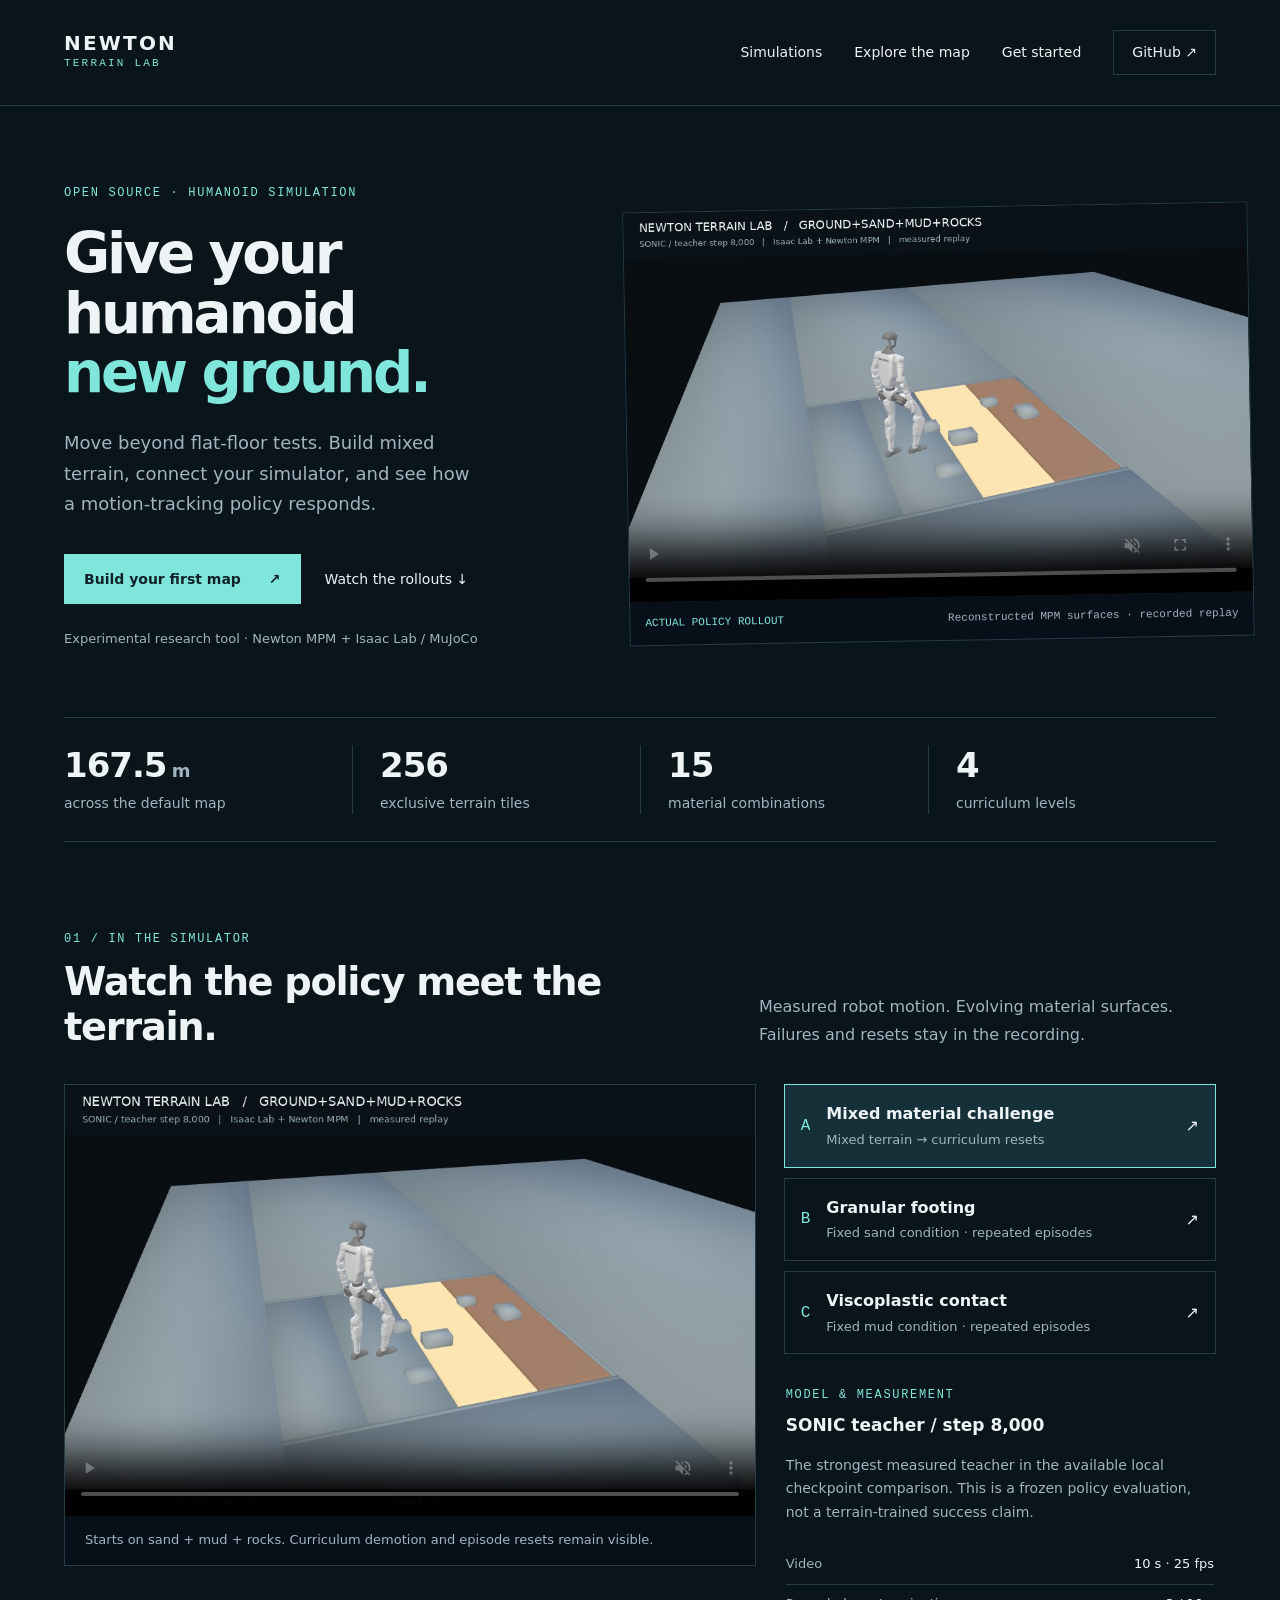
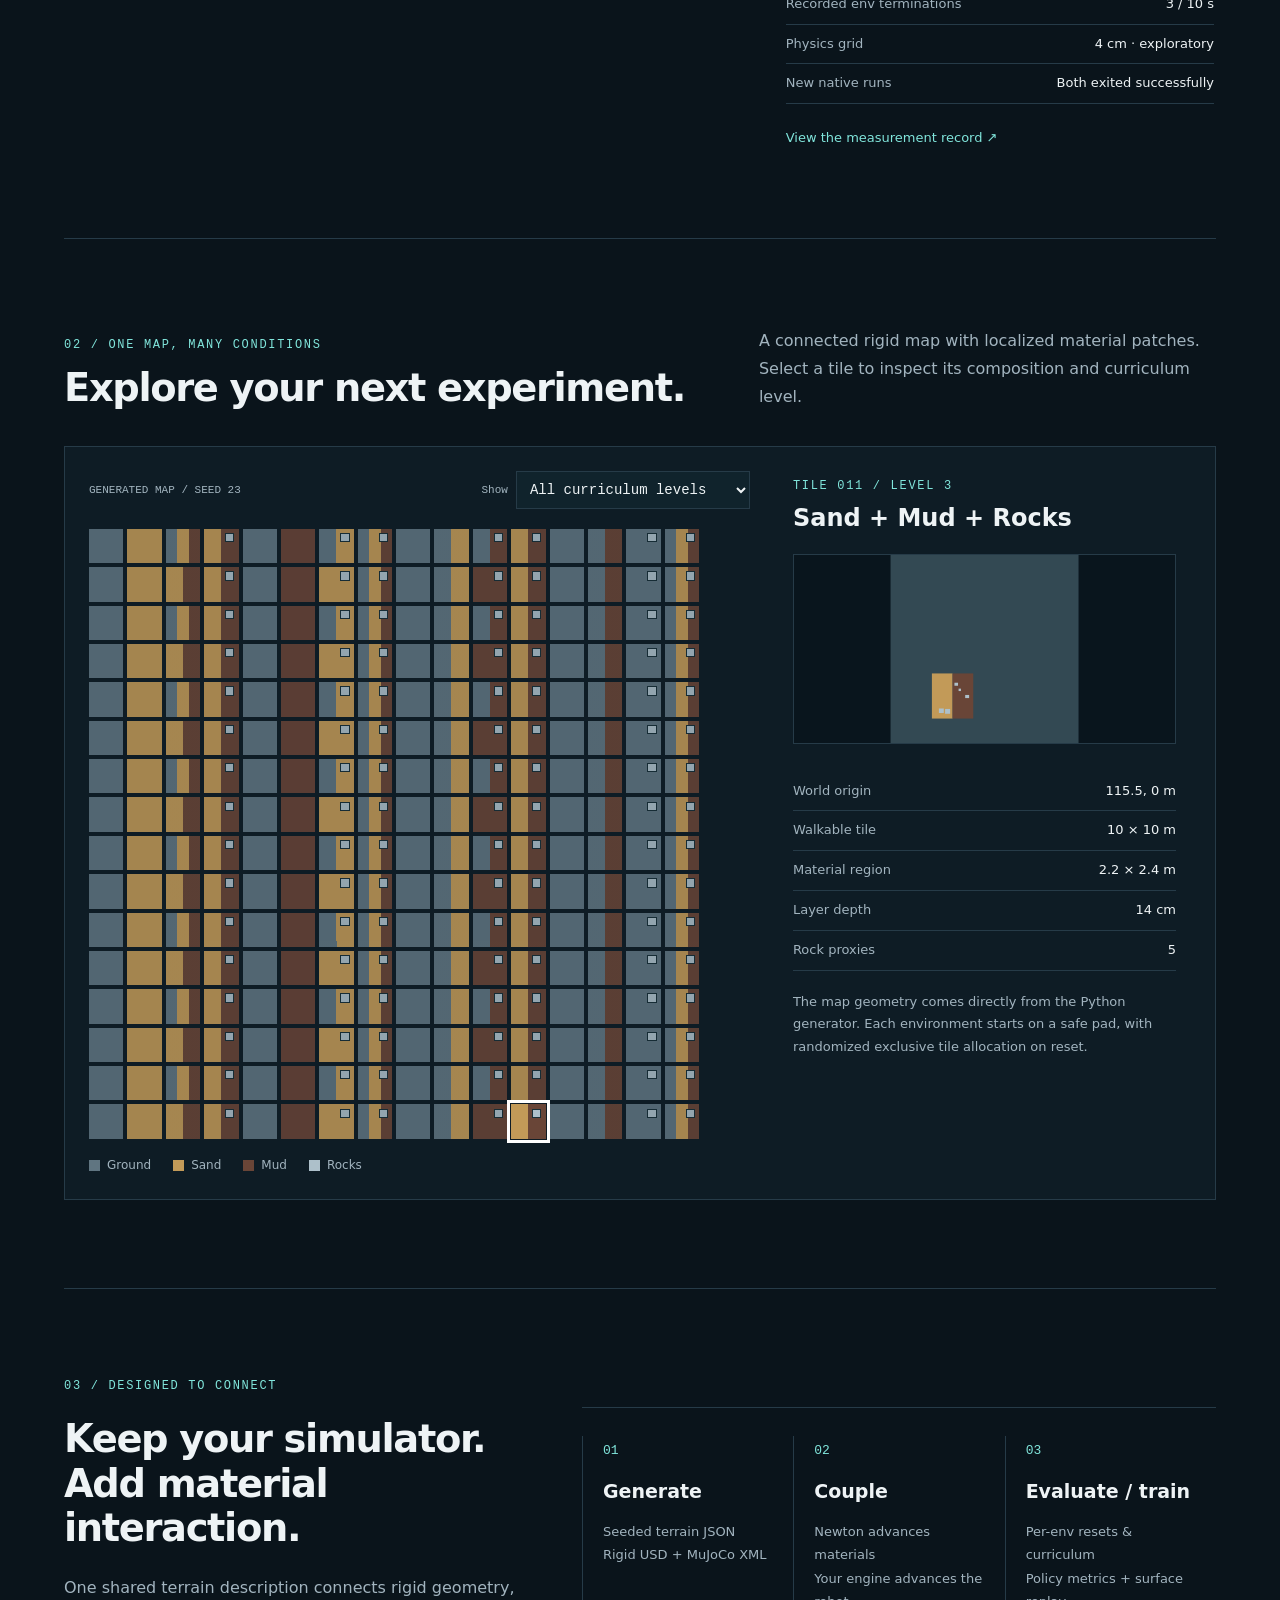
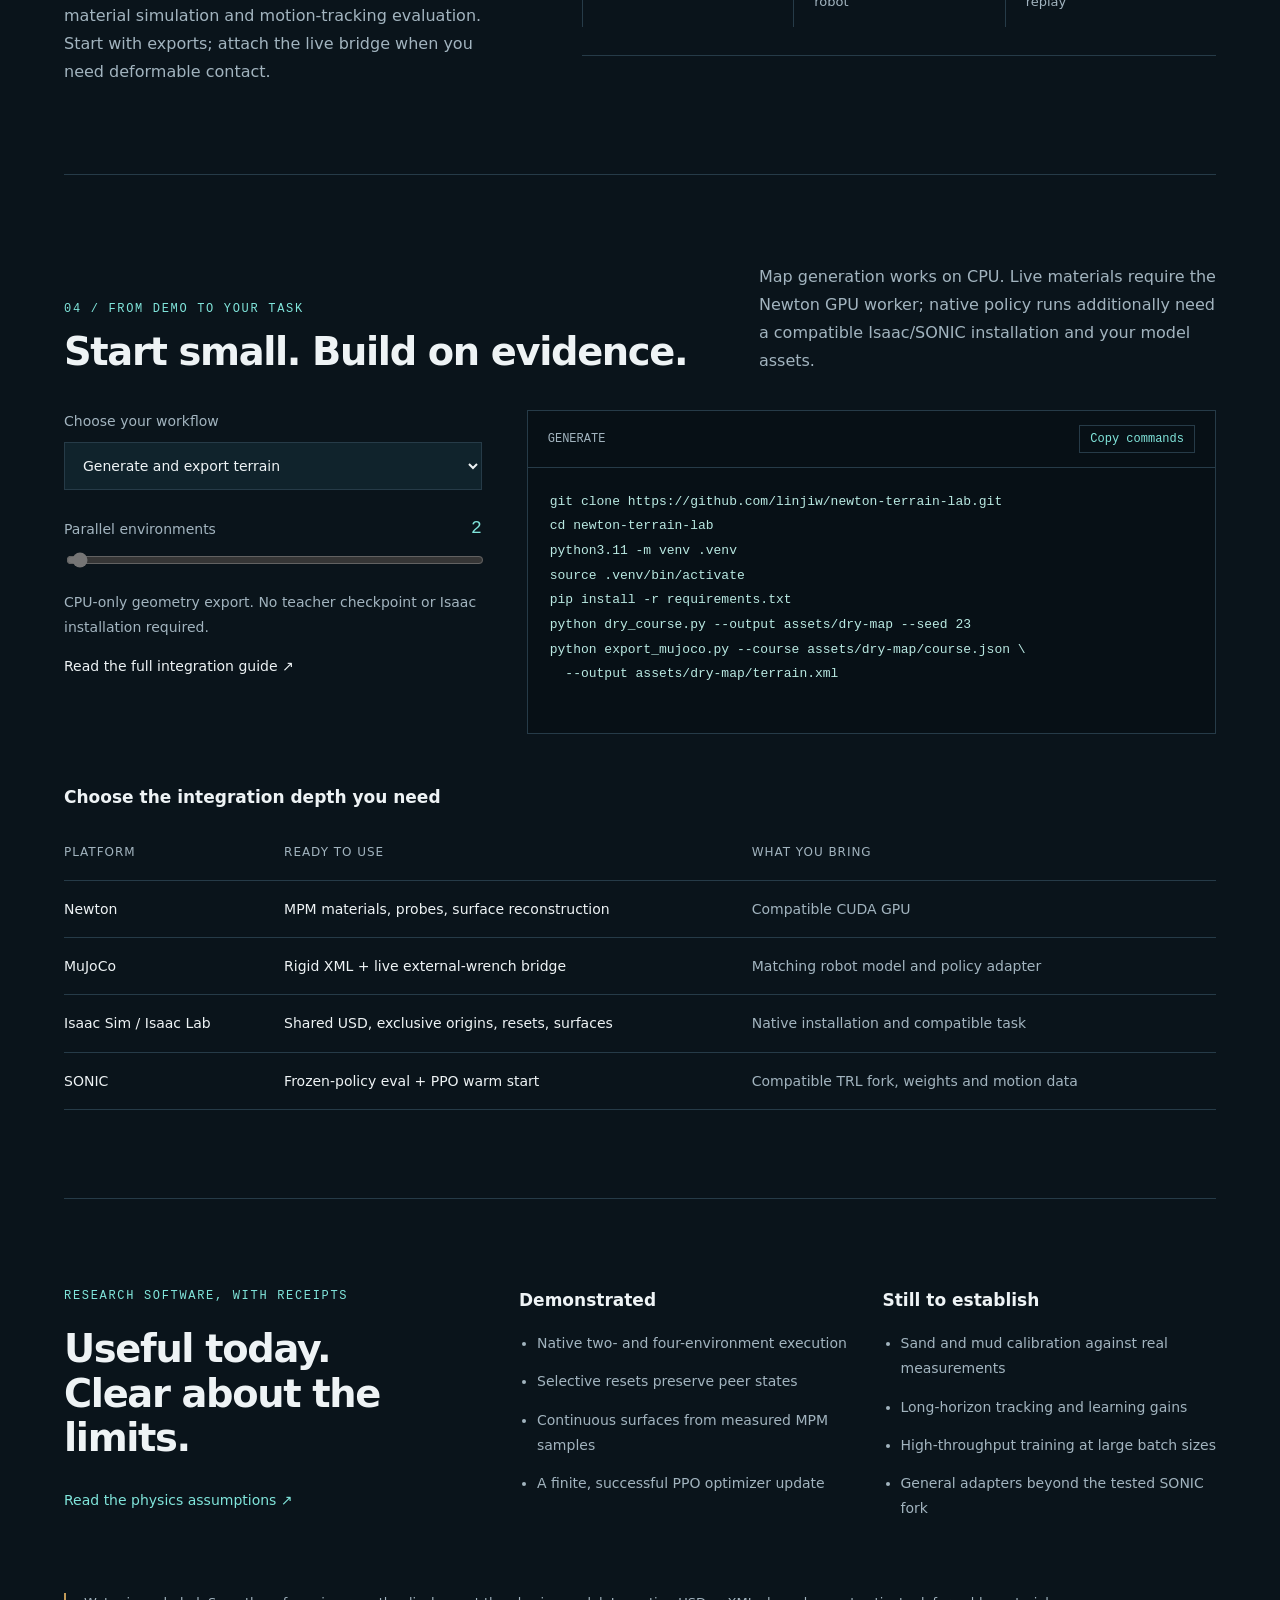
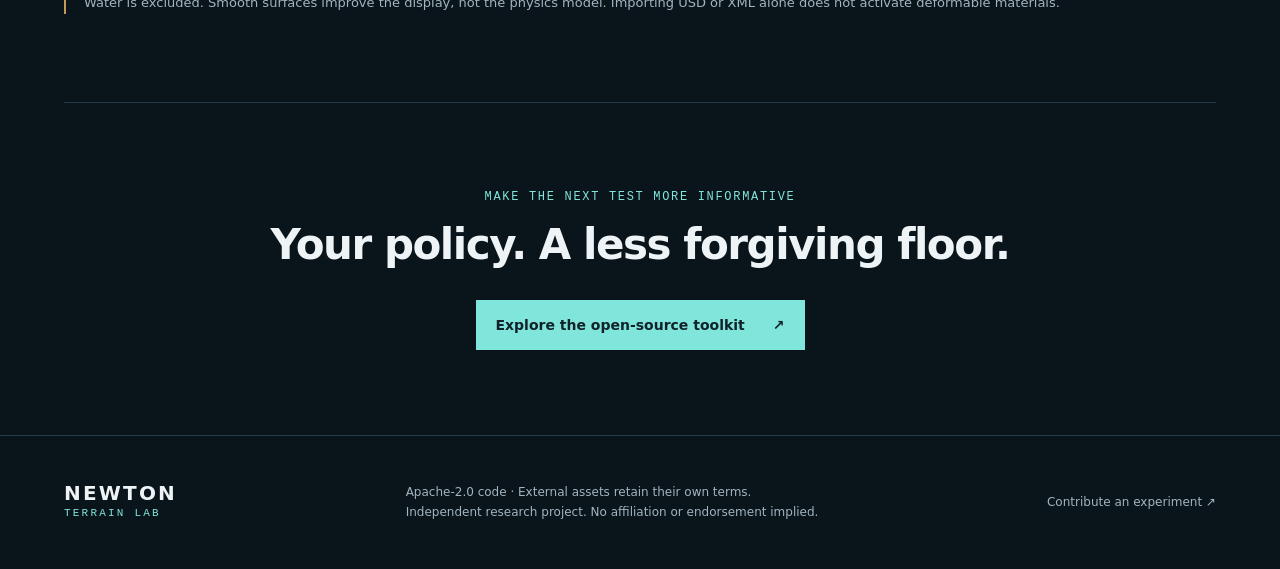
==== site/index.html @ 59916b43 "Add native rollout recording and interactive GitHub Pages showcase" ====
<!doctype html>
<html lang="en">
<head>
<meta charset="utf-8"><meta name="viewport" content="width=device-width,initial-scale=1">
<title>Newton Terrain Lab — Give your humanoid new ground</title>
<meta name="description" content="An open-source terrain testbed for humanoid robotics. Generate mixed sand, mud and rock maps, couple Newton MPM to Isaac Lab or MuJoCo, and evaluate SONIC motion tracking.">
<meta name="theme-color" content="#0a141b"><link rel="stylesheet" href="style.css"><script src="app.js" defer></script>
<link rel="icon" href="favicon.svg" type="image/svg+xml">
</head>
<body>
<a class="skip" href="#main">Skip to content</a>
<header><a class="wordmark" href="#">NEWTON<span>TERRAIN LAB</span></a><nav aria-label="Main navigation"><a href="#simulations">Simulations</a><a href="#terrain">Explore the map</a><a href="#start">Get started</a><a class="repo" href="https://github.com/linjiw/newton-terrain-lab">GitHub ↗</a></nav></header>
<main id="main">
<section class="hero">
<div class="hero-copy"><p class="eyebrow">OPEN SOURCE · HUMANOID SIMULATION</p><h1>Give your humanoid<br><em>new ground.</em></h1><p class="intro">Move beyond flat-floor tests. Build mixed terrain, connect your simulator, and see how a motion-tracking policy responds.</p><div class="actions"><a class="button primary" href="#start">Build your first map <span>↗</span></a><a class="text-link" href="#simulations">Watch the rollouts ↓</a></div><p class="scope">Experimental research tool · Newton MPM + Isaac Lab / MuJoCo</p></div>
<div class="hero-visual"><video id="hero-video" controls muted loop playsinline preload="metadata" poster="media/mixed-poster.jpg" aria-label="Recorded SONIC humanoid policy in mixed sand, mud and rock terrain"><source src="media/mixed.mp4" type="video/mp4"></video><div class="visual-caption"><span>ACTUAL POLICY ROLLOUT</span><span>Reconstructed MPM surfaces · recorded replay</span></div></div>
</section>
<div class="facts" aria-label="Default map specifications"><div><strong>167.5<span> m</span></strong><p>across the default map</p></div><div><strong>256</strong><p>exclusive terrain tiles</p></div><div><strong>15</strong><p>material combinations</p></div><div><strong>4</strong><p>curriculum levels</p></div></div>
<section id="simulations" class="section">
<div class="section-heading"><div><p class="eyebrow">01 / IN THE SIMULATOR</p><h2>Watch the policy meet the terrain.</h2></div><p>Measured robot motion. Evolving material surfaces. Failures and resets stay in the recording.</p></div>
<div class="cinema"><div class="video-pane"><video id="case-video" controls playsinline muted loop preload="metadata" poster="media/mixed-poster.jpg" aria-label="Selected terrain evaluation video"><source src="media/mixed.mp4" type="video/mp4"></video><p id="video-caption">Starts on sand + mud + rocks. Curriculum demotion and episode resets remain visible.</p></div><div class="case-list" role="group" aria-label="Select simulation"><button class="case active" data-case="mixed" aria-pressed="true"><span class="case-number">A</span><span><strong>Mixed material challenge</strong><small>Mixed terrain → curriculum resets</small></span><span class="case-play">↗</span></button><button class="case" data-case="sand" aria-pressed="false"><span class="case-number">B</span><span><strong>Granular footing</strong><small>Fixed sand condition · repeated episodes</small></span><span class="case-play">↗</span></button><button class="case" data-case="mud" aria-pressed="false"><span class="case-number">C</span><span><strong>Viscoplastic contact</strong><small>Fixed mud condition · repeated episodes</small></span><span class="case-play">↗</span></button><div class="run-info"><p class="eyebrow">MODEL & MEASUREMENT</p><h3>SONIC teacher / step 8,000</h3><p>The strongest measured teacher in the available local checkpoint comparison. This is a frozen policy evaluation, not a terrain-trained success claim.</p><dl><div><dt>Video</dt><dd id="video-length">10 s · 25 fps</dd></div><div><dt>Recorded env terminations</dt><dd id="clip-dones">See record</dd></div><div><dt>Physics grid</dt><dd>4 cm · exploratory</dd></div><div><dt>New native runs</dt><dd id="run-status">Receipts loading…</dd></div></dl><a href="evidence.json">View the measurement record ↗</a></div></div></div>
</section>
<section id="terrain" class="section terrain-section">
<div class="section-heading"><div><p class="eyebrow">02 / ONE MAP, MANY CONDITIONS</p><h2>Explore your next experiment.</h2></div><p>A connected rigid map with localized material patches. Select a tile to inspect its composition and curriculum level.</p></div>
<div class="terrain-explorer"><div class="map-pane"><div class="map-toolbar"><span>GENERATED MAP / SEED 23</span><label>Show <select id="level-filter"><option value="all">All curriculum levels</option><option value="0">Level 0 · ground</option><option value="1">Level 1 · sand / mud</option><option value="2">Level 2 · pairs / rocks</option><option value="3">Level 3 · full mixtures</option></select></label></div><div id="map-grid" class="map-grid" role="group" aria-label="256 selectable terrain tiles"><p>Loading the generated map…</p></div><div class="legend"><span><i class="ground"></i>Ground</span><span><i class="sand"></i>Sand</span><span><i class="mud"></i>Mud</span><span><i class="rocks"></i>Rocks</span></div></div><aside class="tile-details"><p class="eyebrow" id="tile-id">TILE 011 / LEVEL 3</p><h3 id="tile-name">Sand + mud + rocks</h3><svg id="tile-plan" viewBox="-2 -2 10 10" role="img" aria-label="Selected tile plan"></svg><dl><div><dt>World origin</dt><dd id="tile-origin">—</dd></div><div><dt>Walkable tile</dt><dd>10 × 10 m</dd></div><div><dt>Material region</dt><dd>2.2 × 2.4 m</dd></div><div><dt>Layer depth</dt><dd>14 cm</dd></div><div><dt>Rock proxies</dt><dd id="tile-rocks">—</dd></div></dl><p class="fine">The map geometry comes directly from the Python generator. Each environment starts on a safe pad, with randomized exclusive tile allocation on reset.</p></aside></div>
</section>
<section class="section architecture">
<div><p class="eyebrow">03 / DESIGNED TO CONNECT</p><h2>Keep your simulator.<br>Add material interaction.</h2><p>One shared terrain description connects rigid geometry, material simulation and motion-tracking evaluation. Start with exports; attach the live bridge when you need deformable contact.</p></div>
<div class="pipeline"><div><span>01</span><h3>Generate</h3><p>Seeded terrain JSON<br>Rigid USD + MuJoCo XML</p></div><div><span>02</span><h3>Couple</h3><p>Newton advances materials<br>Your engine advances the robot</p></div><div><span>03</span><h3>Evaluate / train</h3><p>Per-env resets & curriculum<br>Policy metrics + surface replay</p></div></div>
</section>
<section id="start" class="section start-section">
<div class="section-heading"><div><p class="eyebrow">04 / FROM DEMO TO YOUR TASK</p><h2>Start small. Build on evidence.</h2></div><p>Map generation works on CPU. Live materials require the Newton GPU worker; native policy runs additionally need a compatible Isaac/SONIC installation and your model assets.</p></div>
<div class="start-grid"><div class="setup-controls"><label for="workflow">Choose your workflow</label><select id="workflow"><option value="generate">Generate and export terrain</option><option value="evaluate">Evaluate a SONIC policy</option><option value="train">Prepare a curriculum run</option><option value="render">Record and render a rollout</option></select><label for="env-count">Parallel environments <output id="env-output" for="env-count">2</output></label><input id="env-count" type="range" min="1" max="64" value="2"><p id="workflow-note">CPU-only geometry export. No teacher checkpoint or Isaac installation required.</p><a class="text-link" href="https://github.com/linjiw/newton-terrain-lab/blob/main/docs/integration.md">Read the full integration guide ↗</a></div><div class="terminal"><div><span id="command-title">GENERATE / EXPORT</span><button id="copy-command" type="button">Copy commands</button></div><pre><code id="commands"></code></pre><p id="copy-status" role="status" aria-live="polite"></p></div></div>
<div class="support-table"><table><caption>Choose the integration depth you need</caption><thead><tr><th>Platform</th><th>Ready to use</th><th>What you bring</th></tr></thead><tbody><tr><td>Newton</td><td>MPM materials, probes, surface reconstruction</td><td>Compatible CUDA GPU</td></tr><tr><td>MuJoCo</td><td>Rigid XML + live external-wrench bridge</td><td>Matching robot model and policy adapter</td></tr><tr><td>Isaac Sim / Isaac Lab</td><td>Shared USD, exclusive origins, resets, surfaces</td><td>Native installation and compatible task</td></tr><tr><td>SONIC</td><td>Frozen-policy eval + PPO warm start</td><td>Compatible TRL fork, weights and motion data</td></tr></tbody></table></div>
</section>
<section class="section evidence"><div><p class="eyebrow">RESEARCH SOFTWARE, WITH RECEIPTS</p><h2>Useful today.<br>Clear about the limits.</h2><a class="text-link" href="https://github.com/linjiw/newton-terrain-lab/blob/main/docs/physics.md">Read the physics assumptions ↗</a></div><div class="evidence-columns"><div><h3>Demonstrated</h3><ul><li>Native two- and four-environment execution</li><li>Selective resets preserve peer states</li><li>Continuous surfaces from measured MPM samples</li><li>A finite, successful PPO optimizer update</li></ul></div><div><h3>Still to establish</h3><ul><li>Sand and mud calibration against real measurements</li><li>Long-horizon tracking and learning gains</li><li>High-throughput training at large batch sizes</li><li>General adapters beyond the tested SONIC fork</li></ul></div></div><p class="evidence-note">Water is excluded. Smooth surfaces improve the display, not the physics model. Importing USD or XML alone does not activate deformable materials.</p></section>
<section class="closing"><p class="eyebrow">MAKE THE NEXT TEST MORE INFORMATIVE</p><h2>Your policy. A less forgiving floor.</h2><a class="button primary" href="https://github.com/linjiw/newton-terrain-lab">Explore the open-source toolkit <span>↗</span></a></section>
</main>
<footer><a class="wordmark" href="#">NEWTON<span>TERRAIN LAB</span></a><p>Apache-2.0 code · External assets retain their own terms.<br>Independent research project. No affiliation or endorsement implied.</p><a href="https://github.com/linjiw/newton-terrain-lab/issues">Contribute an experiment ↗</a></footer>
</body></html>
---- site/style.css ----
:root{color-scheme:dark;--bg:#0a141b;--panel:#101f29;--line:#263b48;--muted:#a2b4bf;--text:#eef3f5;--accent:#80e5db;--sand:#c29a58;--mud:#694537;--ground:#607581;--rock:#adc0ca}*{box-sizing:border-box}html{scroll-behavior:smooth;scroll-padding-top:30px}body{margin:0;background:var(--bg);color:var(--text);font:16px/1.6 system-ui,-apple-system,BlinkMacSystemFont,"Segoe UI",sans-serif}a{color:inherit;text-decoration:none}a:hover{text-decoration:underline;text-underline-offset:5px}button,input,select{font:inherit}button,a,select,input{touch-action:manipulation}button,select{cursor:pointer}:focus-visible{outline:3px solid var(--accent);outline-offset:5px}header,main,footer{max-width:1440px;margin:auto;padding-inline:64px}header{display:flex;justify-content:space-between;align-items:center;min-height:106px;border-bottom:1px solid var(--line);gap:25px}.wordmark{font-size:20px;font-weight:850;letter-spacing:.11em;line-height:1.1}.wordmark span{display:block;font:11px/1.8 ui-monospace,monospace;letter-spacing:.2em;color:var(--accent)}nav{display:flex;gap:32px;font-size:14px;align-items:center}nav .repo{border:1px solid var(--line);padding:10px 18px}.skip{position:fixed;left:12px;top:-100px;background:var(--accent);color:var(--bg);padding:12px;z-index:10}.skip:focus{top:12px}.hero{padding:78px 0 54px;display:grid;grid-template-columns:1fr 1.12fr;gap:35px;align-items:center}.eyebrow{font:12px/1.5 ui-monospace,SFMono-Regular,monospace;letter-spacing:.14em;color:var(--accent);margin:0 0 22px}h1{font-size:clamp(42px,4.4vw,66px);line-height:1.06;letter-spacing:-.055em;margin:0 0 25px;font-weight:750}h1 em{font-style:normal;color:var(--accent)}.intro{max-width:420px;color:var(--muted);font-size:18px;line-height:1.7}.actions{display:flex;align-items:center;gap:24px;margin-top:34px;flex-wrap:wrap}.button{padding:14px 20px;display:inline-flex;gap:28px;font-weight:650;align-items:center;font-size:14px}.button.primary{background:var(--accent);color:#10232a}.button:hover{background:#acf8ee;text-decoration:none}.text-link{font-size:14px;color:var(--text)}.scope,.fine{color:var(--muted);font-size:13px}.scope{margin-top:25px}.hero-visual{margin-right:-35px;border:1px solid var(--line);background:#071019;transform:rotate(-1deg)}video{display:block;width:100%;background:#0b1720;aspect-ratio:8/5;object-fit:contain}.hero-visual video{aspect-ratio:8/5}.visual-caption{display:flex;flex-wrap:wrap;justify-content:space-between;gap:8px;padding:13px 15px;font:11px/1.5 ui-monospace,monospace;color:var(--muted)}.visual-caption span:first-child{color:var(--accent)}.facts{display:grid;grid-template-columns:repeat(4,1fr);border-block:1px solid var(--line);padding:27px 0}.facts>div{padding-left:27px;border-left:1px solid var(--line)}.facts>div:first-child{padding-left:0;border:0}.facts strong{font-size:34px;line-height:1.2;letter-spacing:-.03em;font-weight:600}.facts strong span{font-size:18px;color:var(--muted)}.facts p{margin:6px 0 0;color:var(--muted);font-size:14px}.section{padding:88px 0;border-bottom:1px solid var(--line)}.section-heading{display:grid;grid-template-columns:1.4fr 1fr;gap:55px;align-items:end;margin-bottom:35px}.section-heading .eyebrow{margin-bottom:12px}h2{font-size:clamp(28px,3vw,42px);line-height:1.16;letter-spacing:-.035em;margin:0;font-weight:620}.section-heading>p,.architecture>div>p:not(.eyebrow){margin:0;color:var(--muted);font-size:16px;line-height:1.75}.cinema{display:grid;grid-template-columns:1.6fr 1fr;gap:28px}.video-pane{background:#071019;align-self:start;border:1px solid var(--line)}.video-pane>p{padding:14px 20px;margin:0;color:var(--muted);font-size:13px}.case{width:100%;border:1px solid var(--line);color:var(--text);background:transparent;display:flex;align-items:center;padding:16px;gap:16px;text-align:left;margin-bottom:10px}.case.active{border-color:var(--accent);background:#163039}.case:hover{background:#142730}.case-number{font:16px ui-monospace,monospace;color:var(--accent)}.case strong{display:block;font-size:16px;font-weight:600}.case small{display:block;font-size:13px;color:var(--muted);margin-top:3px}.case-play{margin-left:auto}.run-info{padding:22px 2px 0}.run-info .eyebrow{margin-bottom:8px}.run-info h3{font-size:17px;margin:0}.run-info p:not(.eyebrow){font-size:14px;color:var(--muted);line-height:1.7}.run-info>a{font-size:13px;color:var(--accent)}dl{margin:20px 0}dl>div{display:flex;justify-content:space-between;border-bottom:1px solid var(--line);padding:9px 0;gap:20px;font-size:13px}dt{color:var(--muted)}dd{margin:0;text-align:right}.terrain-explorer{display:grid;grid-template-columns:1.6fr 1fr;gap:28px;background:#0e1c25;border:1px solid var(--line);padding:24px}.map-toolbar{display:flex;justify-content:space-between;align-items:center;gap:15px;margin-bottom:20px;font:11px ui-monospace,monospace;color:var(--muted)}select{color:var(--text);border:1px solid var(--line);background:#10232c;padding:9px;font-size:14px;border-radius:0;max-width:100%}.map-toolbar label{display:flex;align-items:center;gap:8px}.map-grid{display:grid;grid-template-columns:repeat(16,1fr);gap:4px;aspect-ratio:1;max-width:610px}.map-tile{position:relative;min-width:0;border:0;opacity:.84;aspect-ratio:1;padding:0;transition:opacity .12s,transform .12s}.map-tile:hover{opacity:1;transform:scale(1.16);z-index:1}.map-tile.selected{outline:3px solid #fff;outline-offset:1px;z-index:2;opacity:1}.map-tile.dimmed{opacity:.15}.map-tile.has-rocks:after{content:"";position:absolute;background:var(--rock);width:21%;height:21%;right:12%;top:12%;border:1px solid #183039}.legend{display:flex;gap:22px;margin:17px 0 0;font-size:12px;flex-wrap:wrap;color:var(--muted)}.legend span{display:flex;gap:7px;align-items:center}.legend i{width:11px;height:11px;display:inline-block}.ground{background:var(--ground)}.sand{background:var(--sand)}.mud{background:var(--mud)}.rocks{background:var(--rock)}.tile-details{padding:6px 15px}.tile-details .eyebrow{margin-bottom:8px}.tile-details h3{font-size:24px;line-height:1.3;margin:0;text-transform:capitalize}.tile-details svg{width:100%;max-height:190px;margin:20px 0 0;background:#09151d;border:1px solid var(--line)}.tile-details .fine{font-size:13px;line-height:1.75}.architecture{display:grid;grid-template-columns:1fr 1.4fr;gap:65px;align-items:center}.architecture h2{margin-bottom:23px}.pipeline{display:grid;grid-template-columns:repeat(3,1fr);border-block:1px solid var(--line);padding:28px 0}.pipeline>div{padding:0 20px;border-left:1px solid var(--line)}.pipeline span{font:13px ui-monospace,monospace;color:var(--accent)}.pipeline h3{font-size:19px;font-weight:550;margin:14px 0}.pipeline p{font-size:13px;color:var(--muted);line-height:1.8}.start-grid{display:grid;grid-template-columns:1fr 1.65fr;gap:45px}.setup-controls>label{display:block;font-size:14px;margin:0 0 10px;color:var(--muted)}.setup-controls select{width:100%;padding:14px;margin-bottom:28px}.setup-controls input{width:100%;accent-color:var(--accent)}.setup-controls output{float:right;color:var(--accent);font:18px ui-monospace,monospace}.setup-controls p{font-size:14px;color:var(--muted);line-height:1.75}.terminal{background:#071016;border:1px solid var(--line);min-width:0}.terminal>div{display:flex;justify-content:space-between;align-items:center;padding:14px 20px;border-bottom:1px solid var(--line);font:12px ui-monospace,monospace;color:var(--muted)}.terminal button{background:transparent;border:1px solid var(--line);color:var(--accent);font-size:12px;padding:6px 10px}.terminal pre{margin:0;padding:22px;color:#b9e9e2;font:13px/1.9 ui-monospace,monospace;overflow:auto;white-space:pre-wrap;overflow-wrap:anywhere}.terminal>p{font-size:12px;color:var(--accent);margin:0 22px 12px;min-height:1em}.support-table{overflow:auto;margin-top:50px}table{border-collapse:collapse;width:100%;text-align:left;font-size:14px}caption{text-align:left;margin-bottom:15px;font-size:17px;font-weight:600}th{font-size:12px;font-weight:500;color:var(--muted);text-transform:uppercase;letter-spacing:.08em}td,th{padding:17px 15px 17px 0;border-bottom:1px solid var(--line)}td:nth-child(3){color:var(--muted)}.evidence{display:grid;grid-template-columns:1fr 1.7fr;gap:45px}.evidence .text-link{display:inline-block;margin-top:28px;color:var(--accent)}.evidence-columns{display:grid;grid-template-columns:1fr 1fr;gap:30px}.evidence h3{font-size:17px;font-weight:600;margin-top:0}.evidence ul{padding-left:18px;color:var(--muted);font-size:14px;line-height:1.8}.evidence li{margin-bottom:13px}.evidence-note{grid-column:1/-1;font-size:13px;color:var(--muted);border-left:2px solid var(--sand);padding-left:18px;margin-bottom:0}.closing{padding:85px 0;text-align:center}.closing h2{font-size:42px;margin-bottom:30px}.closing .eyebrow{margin-bottom:15px}footer{border-top:1px solid var(--line);padding-block:35px;display:flex;justify-content:space-between;align-items:center;gap:30px}footer p,footer>a:last-child{font-size:12px;color:var(--muted)}
@media(min-width:1600px){.hero{padding-block:95px}.hero-visual{margin-right:0}}@media(max-width:1000px){header,main,footer{padding-inline:28px}.hero{grid-template-columns:1fr;gap:32px;padding-top:50px}.hero-copy{max-width:650px}.hero-visual{margin:0;transform:none}.hero-visual video{max-height:500px}.hero h1 br{display:none}.intro{max-width:600px}.cinema,.terrain-explorer,.start-grid{grid-template-columns:1fr 1fr}.architecture{grid-template-columns:1fr;gap:35px}.evidence{grid-template-columns:1fr}.section-heading{gap:28px}.map-toolbar{display:block}.map-toolbar label{margin-top:12px}.tile-details{padding:0}.map-grid{gap:3px}.pipeline>div:first-child{border:0}}@media(max-width:700px){header,main,footer{padding-inline:20px}header{min-height:85px;flex-wrap:wrap;padding-block:20px}nav{gap:18px;font-size:12px;flex-wrap:wrap}nav .repo{padding:0;border:0}.wordmark{font-size:18px}h1{font-size:46px}.hero{padding:45px 0 30px}.hero h1 br{display:initial}.hero-copy .eyebrow{font-size:11px}.intro{font-size:16px}.facts{grid-template-columns:1fr 1fr;gap:25px}.facts>div:nth-child(3){padding-left:0;border:0}.facts strong{font-size:30px}.facts p{font-size:12px}.section{padding-block:55px}.section-heading,.cinema,.terrain-explorer,.start-grid{grid-template-columns:1fr}.section-heading{gap:20px}.terrain-explorer{padding:15px}.map-grid{gap:4px}.map-toolbar{display:flex;flex-wrap:wrap}.map-toolbar label{margin:0}.map-tile{min-height:14px}.tile-details{padding-top:15px}.tile-details svg{max-height:230px}.pipeline{grid-template-columns:1fr;padding:0}.pipeline>div{padding:18px 0;border-left:0;border-top:1px solid var(--line);display:grid;grid-template-columns:35px 1fr;align-items:start}.pipeline h3{margin:0}.pipeline p{grid-column:2;margin:8px 0}.evidence-columns{grid-template-columns:1fr;gap:15px}.evidence{gap:30px}.closing{padding:55px 0}.closing h2{font-size:32px}footer{align-items:start;flex-direction:column;gap:15px}footer p{margin:0}table{min-width:570px}.video-pane>p{font-size:12px}.visual-caption{font-size:10px}}
@media(prefers-reduced-motion:reduce){html{scroll-behavior:auto}*,*:before,*:after{transition:none!important}}
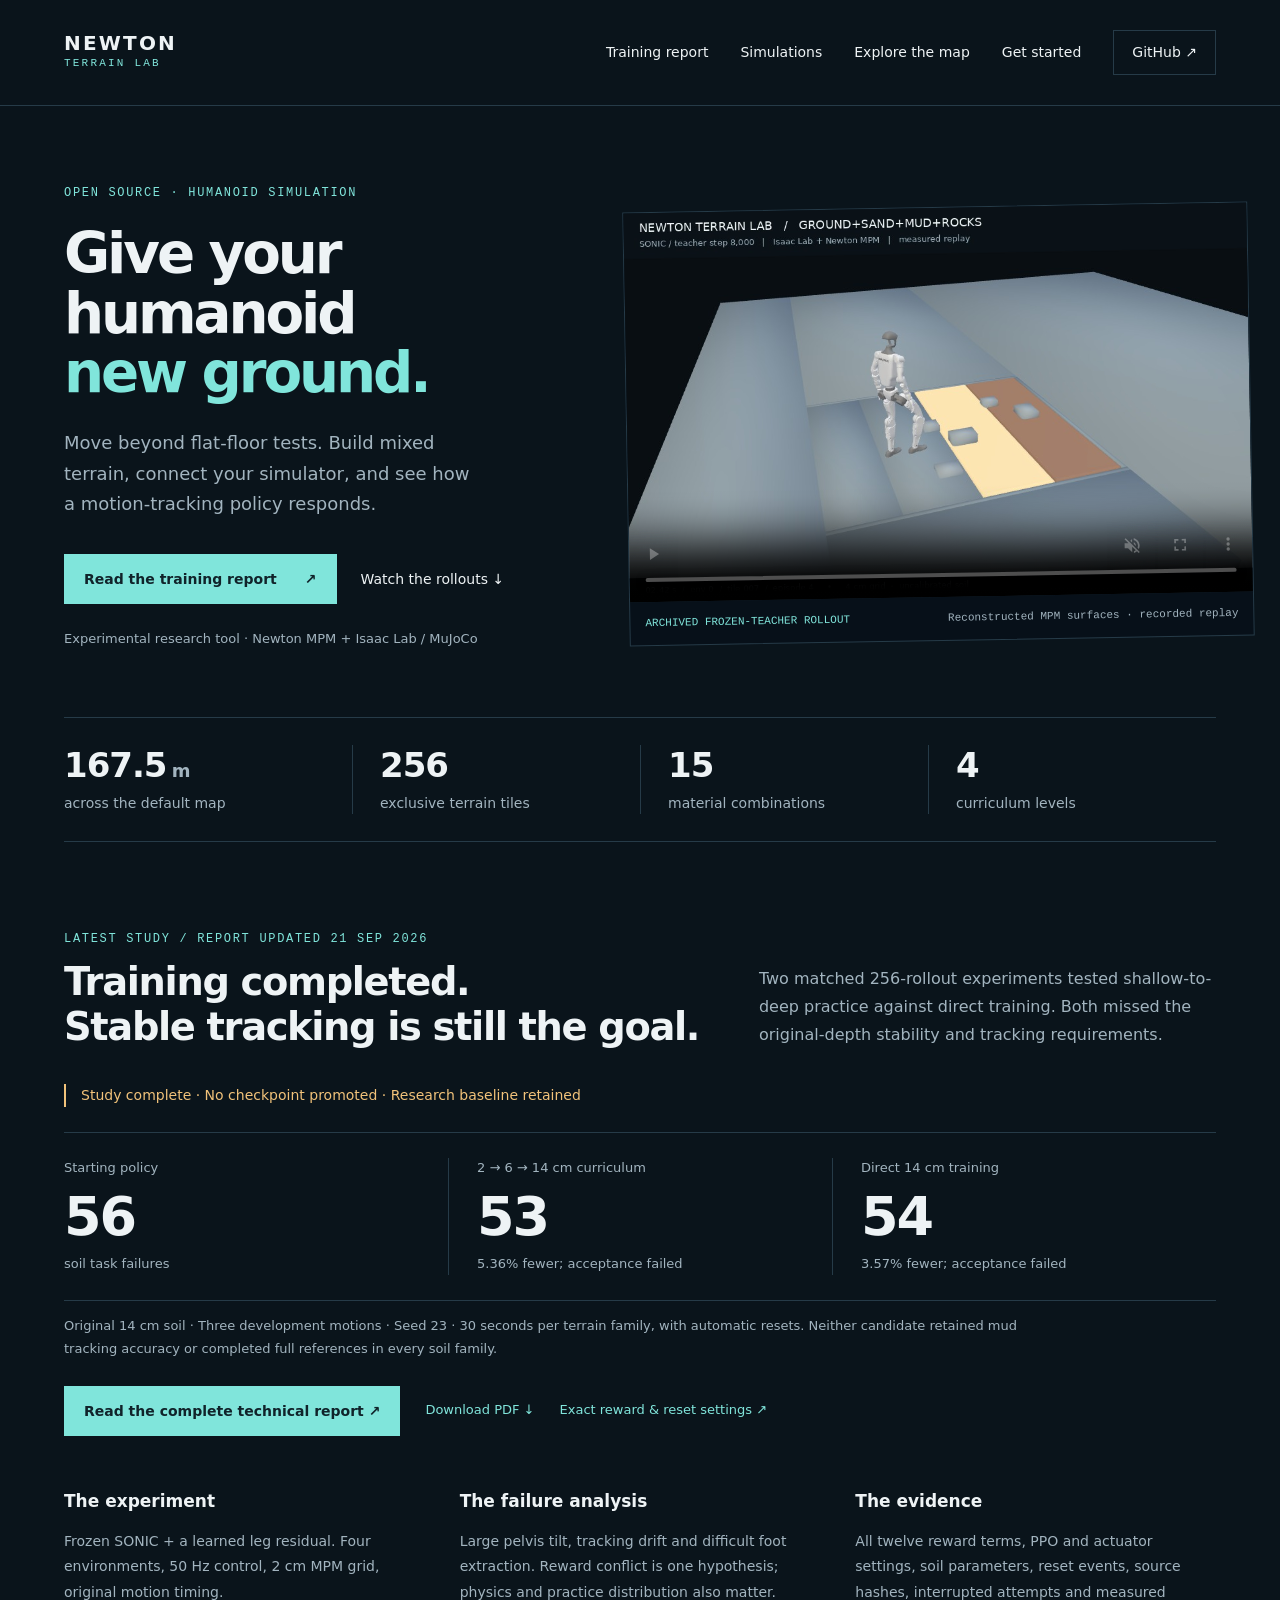
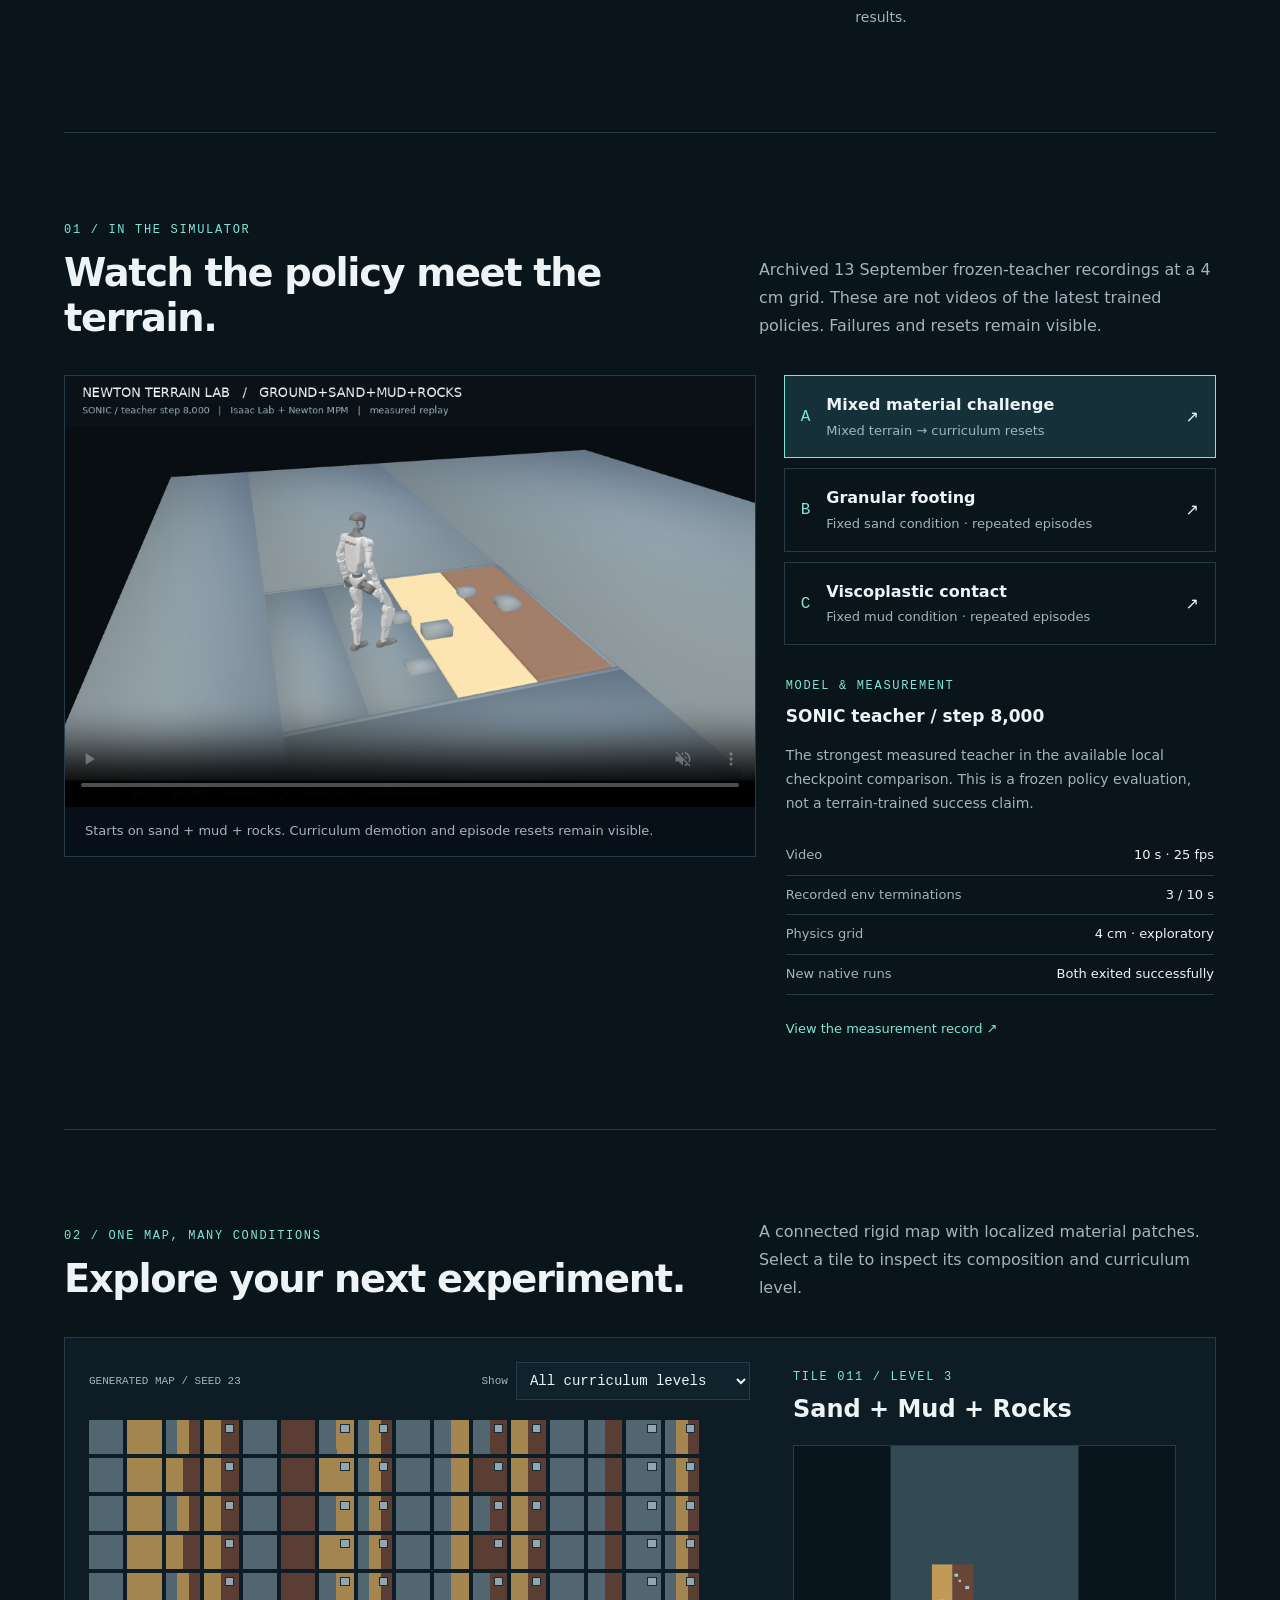
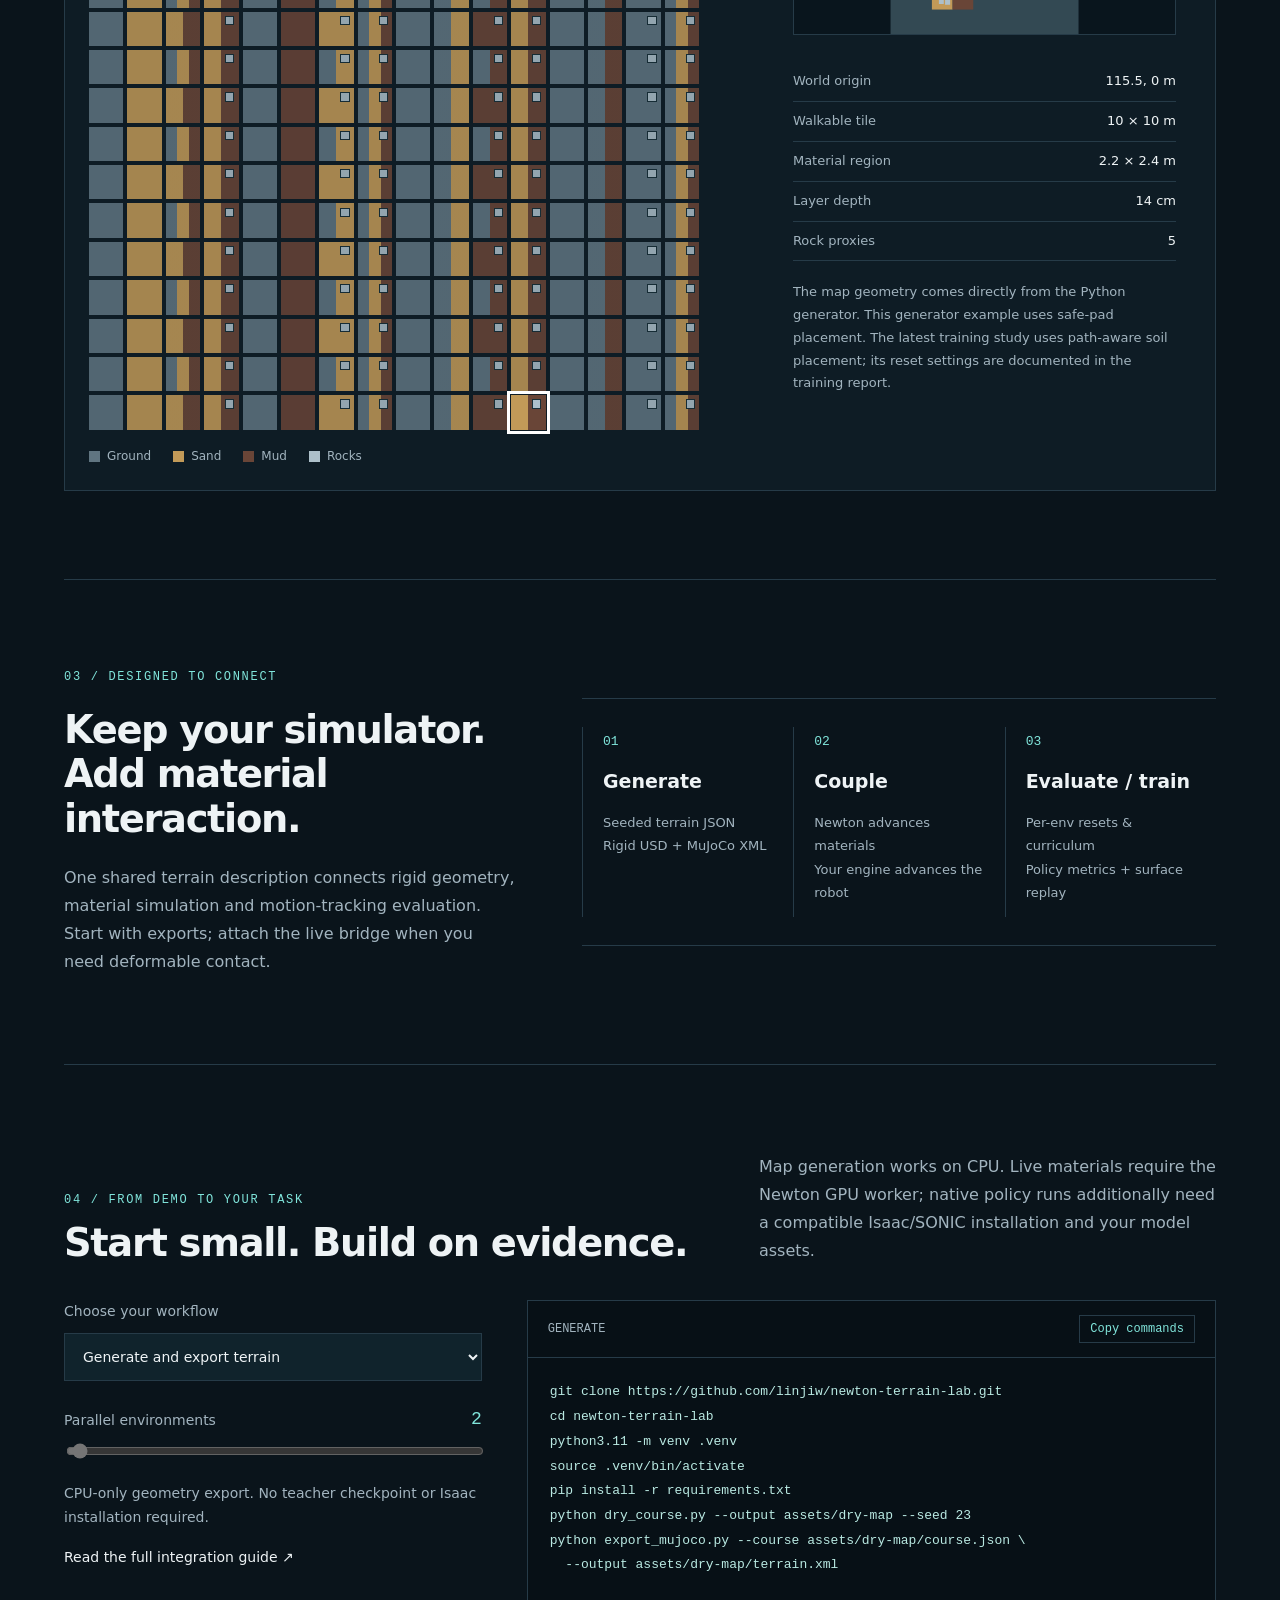
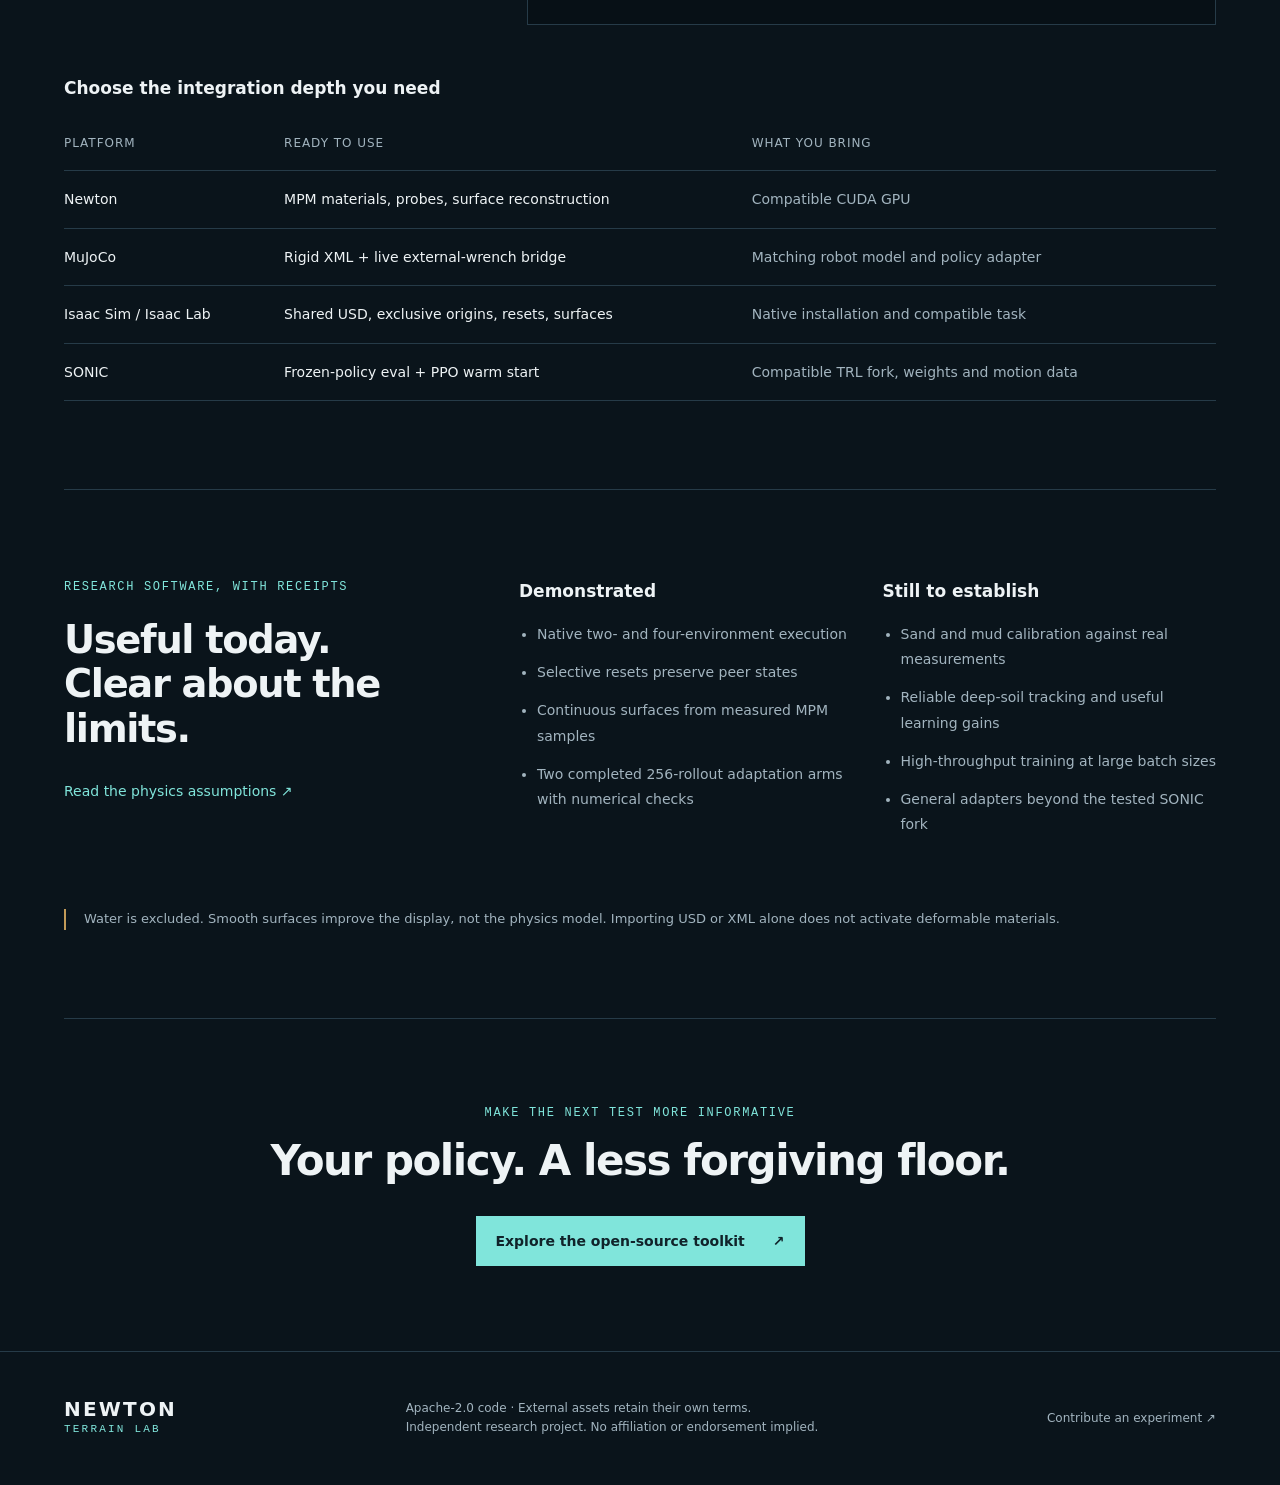
==== commit 9bfb0b39: "Publish sand and mud motion tracking technical report" ====
--- a/site/index.html
+++ b/site/index.html
@@ -2,27 +2,35 @@
 <html lang="en">
 <head>
 <meta charset="utf-8"><meta name="viewport" content="width=device-width,initial-scale=1">
-<title>Newton Terrain Lab — Give your humanoid new ground</title>
+<title>Newton Terrain Lab — Terrain training, with evidence</title>
 <meta name="description" content="An open-source terrain testbed for humanoid robotics. Generate mixed sand, mud and rock maps, couple Newton MPM to Isaac Lab or MuJoCo, and evaluate SONIC motion tracking.">
 <meta name="theme-color" content="#0a141b"><link rel="stylesheet" href="style.css"><script src="app.js" defer></script>
 <link rel="icon" href="favicon.svg" type="image/svg+xml">
 </head>
 <body>
 <a class="skip" href="#main">Skip to content</a>
-<header><a class="wordmark" href="#">NEWTON<span>TERRAIN LAB</span></a><nav aria-label="Main navigation"><a href="#simulations">Simulations</a><a href="#terrain">Explore the map</a><a href="#start">Get started</a><a class="repo" href="https://github.com/linjiw/newton-terrain-lab">GitHub ↗</a></nav></header>
+<header><a class="wordmark" href="#">NEWTON<span>TERRAIN LAB</span></a><nav aria-label="Main navigation"><a href="training/">Training report</a><a href="#simulations">Simulations</a><a href="#terrain">Explore the map</a><a href="#start">Get started</a><a class="repo" href="https://github.com/linjiw/newton-terrain-lab">GitHub ↗</a></nav></header>
 <main id="main">
 <section class="hero">
-<div class="hero-copy"><p class="eyebrow">OPEN SOURCE · HUMANOID SIMULATION</p><h1>Give your humanoid<br><em>new ground.</em></h1><p class="intro">Move beyond flat-floor tests. Build mixed terrain, connect your simulator, and see how a motion-tracking policy responds.</p><div class="actions"><a class="button primary" href="#start">Build your first map <span>↗</span></a><a class="text-link" href="#simulations">Watch the rollouts ↓</a></div><p class="scope">Experimental research tool · Newton MPM + Isaac Lab / MuJoCo</p></div>
-<div class="hero-visual"><video id="hero-video" controls muted loop playsinline preload="metadata" poster="media/mixed-poster.jpg" aria-label="Recorded SONIC humanoid policy in mixed sand, mud and rock terrain"><source src="media/mixed.mp4" type="video/mp4"></video><div class="visual-caption"><span>ACTUAL POLICY ROLLOUT</span><span>Reconstructed MPM surfaces · recorded replay</span></div></div>
+<div class="hero-copy"><p class="eyebrow">OPEN SOURCE · HUMANOID SIMULATION</p><h1>Give your humanoid<br><em>new ground.</em></h1><p class="intro">Move beyond flat-floor tests. Build mixed terrain, connect your simulator, and see how a motion-tracking policy responds.</p><div class="actions"><a class="button primary" href="training/">Read the training report <span>↗</span></a><a class="text-link" href="#simulations">Watch the rollouts ↓</a></div><p class="scope">Experimental research tool · Newton MPM + Isaac Lab / MuJoCo</p></div>
+<div class="hero-visual"><video id="hero-video" controls muted loop playsinline preload="metadata" poster="media/mixed-poster.jpg" aria-label="Recorded SONIC humanoid policy in mixed sand, mud and rock terrain"><source src="media/mixed.mp4" type="video/mp4"></video><div class="visual-caption"><span>ARCHIVED FROZEN-TEACHER ROLLOUT</span><span>Reconstructed MPM surfaces · recorded replay</span></div></div>
 </section>
 <div class="facts" aria-label="Default map specifications"><div><strong>167.5<span> m</span></strong><p>across the default map</p></div><div><strong>256</strong><p>exclusive terrain tiles</p></div><div><strong>15</strong><p>material combinations</p></div><div><strong>4</strong><p>curriculum levels</p></div></div>
+<section id="training" class="section training-update" aria-labelledby="training-title">
+<div class="section-heading"><div><p class="eyebrow">LATEST STUDY / REPORT UPDATED 21 SEP 2026</p><h2 id="training-title">Training completed.<br>Stable tracking is still the goal.</h2></div><p>Two matched 256-rollout experiments tested shallow-to-deep practice against direct training. Both missed the original-depth stability and tracking requirements.</p></div>
+<p class="training-status">Study complete · No checkpoint promoted · Research baseline retained</p>
+<div class="training-results"><div class="training-score"><span>Starting policy</span><strong>56</strong><small>soil task failures</small></div><div class="training-score"><span>2 → 6 → 14 cm curriculum</span><strong>53</strong><small>5.36% fewer; acceptance failed</small></div><div class="training-score"><span>Direct 14 cm training</span><strong>54</strong><small>3.57% fewer; acceptance failed</small></div></div>
+<p class="fine">Original 14 cm soil · Three development motions · Seed 23 · 30 seconds per terrain family, with automatic resets. Neither candidate retained mud tracking accuracy or completed full references in every soil family.</p>
+<div class="training-links"><a class="button primary" href="training/">Read the complete technical report ↗</a><a href="training/report.pdf">Download PDF ↓</a><a href="training/appendices/effective-settings.json">Exact reward &amp; reset settings ↗</a></div>
+<div class="training-topics"><div><h3>The experiment</h3><p>Frozen SONIC + a learned leg residual. Four environments, 50 Hz control, 2 cm MPM grid, original motion timing.</p></div><div><h3>The failure analysis</h3><p>Large pelvis tilt, tracking drift and difficult foot extraction. Reward conflict is one hypothesis; physics and practice distribution also matter.</p></div><div><h3>The evidence</h3><p>All twelve reward terms, PPO and actuator settings, soil parameters, reset events, source hashes, interrupted attempts and measured results.</p></div></div>
+</section>
 <section id="simulations" class="section">
-<div class="section-heading"><div><p class="eyebrow">01 / IN THE SIMULATOR</p><h2>Watch the policy meet the terrain.</h2></div><p>Measured robot motion. Evolving material surfaces. Failures and resets stay in the recording.</p></div>
+<div class="section-heading"><div><p class="eyebrow">01 / IN THE SIMULATOR</p><h2>Watch the policy meet the terrain.</h2></div><p>Archived 13 September frozen-teacher recordings at a 4 cm grid. These are not videos of the latest trained policies. Failures and resets remain visible.</p></div>
 <div class="cinema"><div class="video-pane"><video id="case-video" controls playsinline muted loop preload="metadata" poster="media/mixed-poster.jpg" aria-label="Selected terrain evaluation video"><source src="media/mixed.mp4" type="video/mp4"></video><p id="video-caption">Starts on sand + mud + rocks. Curriculum demotion and episode resets remain visible.</p></div><div class="case-list" role="group" aria-label="Select simulation"><button class="case active" data-case="mixed" aria-pressed="true"><span class="case-number">A</span><span><strong>Mixed material challenge</strong><small>Mixed terrain → curriculum resets</small></span><span class="case-play">↗</span></button><button class="case" data-case="sand" aria-pressed="false"><span class="case-number">B</span><span><strong>Granular footing</strong><small>Fixed sand condition · repeated episodes</small></span><span class="case-play">↗</span></button><button class="case" data-case="mud" aria-pressed="false"><span class="case-number">C</span><span><strong>Viscoplastic contact</strong><small>Fixed mud condition · repeated episodes</small></span><span class="case-play">↗</span></button><div class="run-info"><p class="eyebrow">MODEL & MEASUREMENT</p><h3>SONIC teacher / step 8,000</h3><p>The strongest measured teacher in the available local checkpoint comparison. This is a frozen policy evaluation, not a terrain-trained success claim.</p><dl><div><dt>Video</dt><dd id="video-length">10 s · 25 fps</dd></div><div><dt>Recorded env terminations</dt><dd id="clip-dones">See record</dd></div><div><dt>Physics grid</dt><dd>4 cm · exploratory</dd></div><div><dt>New native runs</dt><dd id="run-status">Receipts loading…</dd></div></dl><a href="evidence.json">View the measurement record ↗</a></div></div></div>
 </section>
 <section id="terrain" class="section terrain-section">
 <div class="section-heading"><div><p class="eyebrow">02 / ONE MAP, MANY CONDITIONS</p><h2>Explore your next experiment.</h2></div><p>A connected rigid map with localized material patches. Select a tile to inspect its composition and curriculum level.</p></div>
-<div class="terrain-explorer"><div class="map-pane"><div class="map-toolbar"><span>GENERATED MAP / SEED 23</span><label>Show <select id="level-filter"><option value="all">All curriculum levels</option><option value="0">Level 0 · ground</option><option value="1">Level 1 · sand / mud</option><option value="2">Level 2 · pairs / rocks</option><option value="3">Level 3 · full mixtures</option></select></label></div><div id="map-grid" class="map-grid" role="group" aria-label="256 selectable terrain tiles"><p>Loading the generated map…</p></div><div class="legend"><span><i class="ground"></i>Ground</span><span><i class="sand"></i>Sand</span><span><i class="mud"></i>Mud</span><span><i class="rocks"></i>Rocks</span></div></div><aside class="tile-details"><p class="eyebrow" id="tile-id">TILE 011 / LEVEL 3</p><h3 id="tile-name">Sand + mud + rocks</h3><svg id="tile-plan" viewBox="-2 -2 10 10" role="img" aria-label="Selected tile plan"></svg><dl><div><dt>World origin</dt><dd id="tile-origin">—</dd></div><div><dt>Walkable tile</dt><dd>10 × 10 m</dd></div><div><dt>Material region</dt><dd>2.2 × 2.4 m</dd></div><div><dt>Layer depth</dt><dd>14 cm</dd></div><div><dt>Rock proxies</dt><dd id="tile-rocks">—</dd></div></dl><p class="fine">The map geometry comes directly from the Python generator. Each environment starts on a safe pad, with randomized exclusive tile allocation on reset.</p></aside></div>
+<div class="terrain-explorer"><div class="map-pane"><div class="map-toolbar"><span>GENERATED MAP / SEED 23</span><label>Show <select id="level-filter"><option value="all">All curriculum levels</option><option value="0">Level 0 · ground</option><option value="1">Level 1 · sand / mud</option><option value="2">Level 2 · pairs / rocks</option><option value="3">Level 3 · full mixtures</option></select></label></div><div id="map-grid" class="map-grid" role="group" aria-label="256 selectable terrain tiles"><p>Loading the generated map…</p></div><div class="legend"><span><i class="ground"></i>Ground</span><span><i class="sand"></i>Sand</span><span><i class="mud"></i>Mud</span><span><i class="rocks"></i>Rocks</span></div></div><aside class="tile-details"><p class="eyebrow" id="tile-id">TILE 011 / LEVEL 3</p><h3 id="tile-name">Sand + mud + rocks</h3><svg id="tile-plan" viewBox="-2 -2 10 10" role="img" aria-label="Selected tile plan"></svg><dl><div><dt>World origin</dt><dd id="tile-origin">—</dd></div><div><dt>Walkable tile</dt><dd>10 × 10 m</dd></div><div><dt>Material region</dt><dd>2.2 × 2.4 m</dd></div><div><dt>Layer depth</dt><dd>14 cm</dd></div><div><dt>Rock proxies</dt><dd id="tile-rocks">—</dd></div></dl><p class="fine">The map geometry comes directly from the Python generator. This generator example uses safe-pad placement. The latest training study uses path-aware soil placement; its reset settings are documented in the training report.</p></aside></div>
 </section>
 <section class="section architecture">
 <div><p class="eyebrow">03 / DESIGNED TO CONNECT</p><h2>Keep your simulator.<br>Add material interaction.</h2><p>One shared terrain description connects rigid geometry, material simulation and motion-tracking evaluation. Start with exports; attach the live bridge when you need deformable contact.</p></div>
@@ -33,7 +41,7 @@
 <div class="start-grid"><div class="setup-controls"><label for="workflow">Choose your workflow</label><select id="workflow"><option value="generate">Generate and export terrain</option><option value="evaluate">Evaluate a SONIC policy</option><option value="train">Prepare a curriculum run</option><option value="render">Record and render a rollout</option></select><label for="env-count">Parallel environments <output id="env-output" for="env-count">2</output></label><input id="env-count" type="range" min="1" max="64" value="2"><p id="workflow-note">CPU-only geometry export. No teacher checkpoint or Isaac installation required.</p><a class="text-link" href="https://github.com/linjiw/newton-terrain-lab/blob/main/docs/integration.md">Read the full integration guide ↗</a></div><div class="terminal"><div><span id="command-title">GENERATE / EXPORT</span><button id="copy-command" type="button">Copy commands</button></div><pre><code id="commands"></code></pre><p id="copy-status" role="status" aria-live="polite"></p></div></div>
 <div class="support-table"><table><caption>Choose the integration depth you need</caption><thead><tr><th>Platform</th><th>Ready to use</th><th>What you bring</th></tr></thead><tbody><tr><td>Newton</td><td>MPM materials, probes, surface reconstruction</td><td>Compatible CUDA GPU</td></tr><tr><td>MuJoCo</td><td>Rigid XML + live external-wrench bridge</td><td>Matching robot model and policy adapter</td></tr><tr><td>Isaac Sim / Isaac Lab</td><td>Shared USD, exclusive origins, resets, surfaces</td><td>Native installation and compatible task</td></tr><tr><td>SONIC</td><td>Frozen-policy eval + PPO warm start</td><td>Compatible TRL fork, weights and motion data</td></tr></tbody></table></div>
 </section>
-<section class="section evidence"><div><p class="eyebrow">RESEARCH SOFTWARE, WITH RECEIPTS</p><h2>Useful today.<br>Clear about the limits.</h2><a class="text-link" href="https://github.com/linjiw/newton-terrain-lab/blob/main/docs/physics.md">Read the physics assumptions ↗</a></div><div class="evidence-columns"><div><h3>Demonstrated</h3><ul><li>Native two- and four-environment execution</li><li>Selective resets preserve peer states</li><li>Continuous surfaces from measured MPM samples</li><li>A finite, successful PPO optimizer update</li></ul></div><div><h3>Still to establish</h3><ul><li>Sand and mud calibration against real measurements</li><li>Long-horizon tracking and learning gains</li><li>High-throughput training at large batch sizes</li><li>General adapters beyond the tested SONIC fork</li></ul></div></div><p class="evidence-note">Water is excluded. Smooth surfaces improve the display, not the physics model. Importing USD or XML alone does not activate deformable materials.</p></section>
+<section class="section evidence"><div><p class="eyebrow">RESEARCH SOFTWARE, WITH RECEIPTS</p><h2>Useful today.<br>Clear about the limits.</h2><a class="text-link" href="https://github.com/linjiw/newton-terrain-lab/blob/main/docs/physics.md">Read the physics assumptions ↗</a></div><div class="evidence-columns"><div><h3>Demonstrated</h3><ul><li>Native two- and four-environment execution</li><li>Selective resets preserve peer states</li><li>Continuous surfaces from measured MPM samples</li><li>Two completed 256-rollout adaptation arms with numerical checks</li></ul></div><div><h3>Still to establish</h3><ul><li>Sand and mud calibration against real measurements</li><li>Reliable deep-soil tracking and useful learning gains</li><li>High-throughput training at large batch sizes</li><li>General adapters beyond the tested SONIC fork</li></ul></div></div><p class="evidence-note">Water is excluded. Smooth surfaces improve the display, not the physics model. Importing USD or XML alone does not activate deformable materials.</p></section>
 <section class="closing"><p class="eyebrow">MAKE THE NEXT TEST MORE INFORMATIVE</p><h2>Your policy. A less forgiving floor.</h2><a class="button primary" href="https://github.com/linjiw/newton-terrain-lab">Explore the open-source toolkit <span>↗</span></a></section>
 </main>
 <footer><a class="wordmark" href="#">NEWTON<span>TERRAIN LAB</span></a><p>Apache-2.0 code · External assets retain their own terms.<br>Independent research project. No affiliation or endorsement implied.</p><a href="https://github.com/linjiw/newton-terrain-lab/issues">Contribute an experiment ↗</a></footer>
--- a/site/style.css
+++ b/site/style.css
@@ -1,3 +1,5 @@
 :root{color-scheme:dark;--bg:#0a141b;--panel:#101f29;--line:#263b48;--muted:#a2b4bf;--text:#eef3f5;--accent:#80e5db;--sand:#c29a58;--mud:#694537;--ground:#607581;--rock:#adc0ca}*{box-sizing:border-box}html{scroll-behavior:smooth;scroll-padding-top:30px}body{margin:0;background:var(--bg);color:var(--text);font:16px/1.6 system-ui,-apple-system,BlinkMacSystemFont,"Segoe UI",sans-serif}a{color:inherit;text-decoration:none}a:hover{text-decoration:underline;text-underline-offset:5px}button,input,select{font:inherit}button,a,select,input{touch-action:manipulation}button,select{cursor:pointer}:focus-visible{outline:3px solid var(--accent);outline-offset:5px}header,main,footer{max-width:1440px;margin:auto;padding-inline:64px}header{display:flex;justify-content:space-between;align-items:center;min-height:106px;border-bottom:1px solid var(--line);gap:25px}.wordmark{font-size:20px;font-weight:850;letter-spacing:.11em;line-height:1.1}.wordmark span{display:block;font:11px/1.8 ui-monospace,monospace;letter-spacing:.2em;color:var(--accent)}nav{display:flex;gap:32px;font-size:14px;align-items:center}nav .repo{border:1px solid var(--line);padding:10px 18px}.skip{position:fixed;left:12px;top:-100px;background:var(--accent);color:var(--bg);padding:12px;z-index:10}.skip:focus{top:12px}.hero{padding:78px 0 54px;display:grid;grid-template-columns:1fr 1.12fr;gap:35px;align-items:center}.eyebrow{font:12px/1.5 ui-monospace,SFMono-Regular,monospace;letter-spacing:.14em;color:var(--accent);margin:0 0 22px}h1{font-size:clamp(42px,4.4vw,66px);line-height:1.06;letter-spacing:-.055em;margin:0 0 25px;font-weight:750}h1 em{font-style:normal;color:var(--accent)}.intro{max-width:420px;color:var(--muted);font-size:18px;line-height:1.7}.actions{display:flex;align-items:center;gap:24px;margin-top:34px;flex-wrap:wrap}.button{padding:14px 20px;display:inline-flex;gap:28px;font-weight:650;align-items:center;font-size:14px}.button.primary{background:var(--accent);color:#10232a}.button:hover{background:#acf8ee;text-decoration:none}.text-link{font-size:14px;color:var(--text)}.scope,.fine{color:var(--muted);font-size:13px}.scope{margin-top:25px}.hero-visual{margin-right:-35px;border:1px solid var(--line);background:#071019;transform:rotate(-1deg)}video{display:block;width:100%;background:#0b1720;aspect-ratio:8/5;object-fit:contain}.hero-visual video{aspect-ratio:8/5}.visual-caption{display:flex;flex-wrap:wrap;justify-content:space-between;gap:8px;padding:13px 15px;font:11px/1.5 ui-monospace,monospace;color:var(--muted)}.visual-caption span:first-child{color:var(--accent)}.facts{display:grid;grid-template-columns:repeat(4,1fr);border-block:1px solid var(--line);padding:27px 0}.facts>div{padding-left:27px;border-left:1px solid var(--line)}.facts>div:first-child{padding-left:0;border:0}.facts strong{font-size:34px;line-height:1.2;letter-spacing:-.03em;font-weight:600}.facts strong span{font-size:18px;color:var(--muted)}.facts p{margin:6px 0 0;color:var(--muted);font-size:14px}.section{padding:88px 0;border-bottom:1px solid var(--line)}.section-heading{display:grid;grid-template-columns:1.4fr 1fr;gap:55px;align-items:end;margin-bottom:35px}.section-heading .eyebrow{margin-bottom:12px}h2{font-size:clamp(28px,3vw,42px);line-height:1.16;letter-spacing:-.035em;margin:0;font-weight:620}.section-heading>p,.architecture>div>p:not(.eyebrow){margin:0;color:var(--muted);font-size:16px;line-height:1.75}.cinema{display:grid;grid-template-columns:1.6fr 1fr;gap:28px}.video-pane{background:#071019;align-self:start;border:1px solid var(--line)}.video-pane>p{padding:14px 20px;margin:0;color:var(--muted);font-size:13px}.case{width:100%;border:1px solid var(--line);color:var(--text);background:transparent;display:flex;align-items:center;padding:16px;gap:16px;text-align:left;margin-bottom:10px}.case.active{border-color:var(--accent);background:#163039}.case:hover{background:#142730}.case-number{font:16px ui-monospace,monospace;color:var(--accent)}.case strong{display:block;font-size:16px;font-weight:600}.case small{display:block;font-size:13px;color:var(--muted);margin-top:3px}.case-play{margin-left:auto}.run-info{padding:22px 2px 0}.run-info .eyebrow{margin-bottom:8px}.run-info h3{font-size:17px;margin:0}.run-info p:not(.eyebrow){font-size:14px;color:var(--muted);line-height:1.7}.run-info>a{font-size:13px;color:var(--accent)}dl{margin:20px 0}dl>div{display:flex;justify-content:space-between;border-bottom:1px solid var(--line);padding:9px 0;gap:20px;font-size:13px}dt{color:var(--muted)}dd{margin:0;text-align:right}.terrain-explorer{display:grid;grid-template-columns:1.6fr 1fr;gap:28px;background:#0e1c25;border:1px solid var(--line);padding:24px}.map-toolbar{display:flex;justify-content:space-between;align-items:center;gap:15px;margin-bottom:20px;font:11px ui-monospace,monospace;color:var(--muted)}select{color:var(--text);border:1px solid var(--line);background:#10232c;padding:9px;font-size:14px;border-radius:0;max-width:100%}.map-toolbar label{display:flex;align-items:center;gap:8px}.map-grid{display:grid;grid-template-columns:repeat(16,1fr);gap:4px;aspect-ratio:1;max-width:610px}.map-tile{position:relative;min-width:0;border:0;opacity:.84;aspect-ratio:1;padding:0;transition:opacity .12s,transform .12s}.map-tile:hover{opacity:1;transform:scale(1.16);z-index:1}.map-tile.selected{outline:3px solid #fff;outline-offset:1px;z-index:2;opacity:1}.map-tile.dimmed{opacity:.15}.map-tile.has-rocks:after{content:"";position:absolute;background:var(--rock);width:21%;height:21%;right:12%;top:12%;border:1px solid #183039}.legend{display:flex;gap:22px;margin:17px 0 0;font-size:12px;flex-wrap:wrap;color:var(--muted)}.legend span{display:flex;gap:7px;align-items:center}.legend i{width:11px;height:11px;display:inline-block}.ground{background:var(--ground)}.sand{background:var(--sand)}.mud{background:var(--mud)}.rocks{background:var(--rock)}.tile-details{padding:6px 15px}.tile-details .eyebrow{margin-bottom:8px}.tile-details h3{font-size:24px;line-height:1.3;margin:0;text-transform:capitalize}.tile-details svg{width:100%;max-height:190px;margin:20px 0 0;background:#09151d;border:1px solid var(--line)}.tile-details .fine{font-size:13px;line-height:1.75}.architecture{display:grid;grid-template-columns:1fr 1.4fr;gap:65px;align-items:center}.architecture h2{margin-bottom:23px}.pipeline{display:grid;grid-template-columns:repeat(3,1fr);border-block:1px solid var(--line);padding:28px 0}.pipeline>div{padding:0 20px;border-left:1px solid var(--line)}.pipeline span{font:13px ui-monospace,monospace;color:var(--accent)}.pipeline h3{font-size:19px;font-weight:550;margin:14px 0}.pipeline p{font-size:13px;color:var(--muted);line-height:1.8}.start-grid{display:grid;grid-template-columns:1fr 1.65fr;gap:45px}.setup-controls>label{display:block;font-size:14px;margin:0 0 10px;color:var(--muted)}.setup-controls select{width:100%;padding:14px;margin-bottom:28px}.setup-controls input{width:100%;accent-color:var(--accent)}.setup-controls output{float:right;color:var(--accent);font:18px ui-monospace,monospace}.setup-controls p{font-size:14px;color:var(--muted);line-height:1.75}.terminal{background:#071016;border:1px solid var(--line);min-width:0}.terminal>div{display:flex;justify-content:space-between;align-items:center;padding:14px 20px;border-bottom:1px solid var(--line);font:12px ui-monospace,monospace;color:var(--muted)}.terminal button{background:transparent;border:1px solid var(--line);color:var(--accent);font-size:12px;padding:6px 10px}.terminal pre{margin:0;padding:22px;color:#b9e9e2;font:13px/1.9 ui-monospace,monospace;overflow:auto;white-space:pre-wrap;overflow-wrap:anywhere}.terminal>p{font-size:12px;color:var(--accent);margin:0 22px 12px;min-height:1em}.support-table{overflow:auto;margin-top:50px}table{border-collapse:collapse;width:100%;text-align:left;font-size:14px}caption{text-align:left;margin-bottom:15px;font-size:17px;font-weight:600}th{font-size:12px;font-weight:500;color:var(--muted);text-transform:uppercase;letter-spacing:.08em}td,th{padding:17px 15px 17px 0;border-bottom:1px solid var(--line)}td:nth-child(3){color:var(--muted)}.evidence{display:grid;grid-template-columns:1fr 1.7fr;gap:45px}.evidence .text-link{display:inline-block;margin-top:28px;color:var(--accent)}.evidence-columns{display:grid;grid-template-columns:1fr 1fr;gap:30px}.evidence h3{font-size:17px;font-weight:600;margin-top:0}.evidence ul{padding-left:18px;color:var(--muted);font-size:14px;line-height:1.8}.evidence li{margin-bottom:13px}.evidence-note{grid-column:1/-1;font-size:13px;color:var(--muted);border-left:2px solid var(--sand);padding-left:18px;margin-bottom:0}.closing{padding:85px 0;text-align:center}.closing h2{font-size:42px;margin-bottom:30px}.closing .eyebrow{margin-bottom:15px}footer{border-top:1px solid var(--line);padding-block:35px;display:flex;justify-content:space-between;align-items:center;gap:30px}footer p,footer>a:last-child{font-size:12px;color:var(--muted)}
 @media(min-width:1600px){.hero{padding-block:95px}.hero-visual{margin-right:0}}@media(max-width:1000px){header,main,footer{padding-inline:28px}.hero{grid-template-columns:1fr;gap:32px;padding-top:50px}.hero-copy{max-width:650px}.hero-visual{margin:0;transform:none}.hero-visual video{max-height:500px}.hero h1 br{display:none}.intro{max-width:600px}.cinema,.terrain-explorer,.start-grid{grid-template-columns:1fr 1fr}.architecture{grid-template-columns:1fr;gap:35px}.evidence{grid-template-columns:1fr}.section-heading{gap:28px}.map-toolbar{display:block}.map-toolbar label{margin-top:12px}.tile-details{padding:0}.map-grid{gap:3px}.pipeline>div:first-child{border:0}}@media(max-width:700px){header,main,footer{padding-inline:20px}header{min-height:85px;flex-wrap:wrap;padding-block:20px}nav{gap:18px;font-size:12px;flex-wrap:wrap}nav .repo{padding:0;border:0}.wordmark{font-size:18px}h1{font-size:46px}.hero{padding:45px 0 30px}.hero h1 br{display:initial}.hero-copy .eyebrow{font-size:11px}.intro{font-size:16px}.facts{grid-template-columns:1fr 1fr;gap:25px}.facts>div:nth-child(3){padding-left:0;border:0}.facts strong{font-size:30px}.facts p{font-size:12px}.section{padding-block:55px}.section-heading,.cinema,.terrain-explorer,.start-grid{grid-template-columns:1fr}.section-heading{gap:20px}.terrain-explorer{padding:15px}.map-grid{gap:4px}.map-toolbar{display:flex;flex-wrap:wrap}.map-toolbar label{margin:0}.map-tile{min-height:14px}.tile-details{padding-top:15px}.tile-details svg{max-height:230px}.pipeline{grid-template-columns:1fr;padding:0}.pipeline>div{padding:18px 0;border-left:0;border-top:1px solid var(--line);display:grid;grid-template-columns:35px 1fr;align-items:start}.pipeline h3{margin:0}.pipeline p{grid-column:2;margin:8px 0}.evidence-columns{grid-template-columns:1fr;gap:15px}.evidence{gap:30px}.closing{padding:55px 0}.closing h2{font-size:32px}footer{align-items:start;flex-direction:column;gap:15px}footer p{margin:0}table{min-width:570px}.video-pane>p{font-size:12px}.visual-caption{font-size:10px}}
+.training-status{color:#f1c27a;border-left:2px solid #f1c27a;padding-left:15px;font-size:14px}.training-results{display:grid;grid-template-columns:repeat(3,1fr);padding:25px 0;border-block:1px solid var(--line);margin-top:25px}.training-score{padding:0 28px;border-left:1px solid var(--line)}.training-score:first-child{padding-left:0;border:0}.training-score>span,.training-score small{display:block;color:var(--muted);font-size:13px}.training-score strong{display:block;font-size:54px;font-weight:550;letter-spacing:-.04em;line-height:1.4}.training-links{display:flex;align-items:center;gap:25px;flex-wrap:wrap;margin:25px 0 35px}.training-links>a:not(.button){font-size:13px;color:var(--accent)}.training-topics{display:grid;grid-template-columns:repeat(3,1fr);gap:35px}.training-topics h3{font-size:17px;font-weight:600;margin-bottom:10px}.training-topics p{color:var(--muted);font-size:14px;line-height:1.8}.training-update>.fine{max-width:1000px;line-height:1.8}
+@media(max-width:700px){.training-score{padding:0 12px}.training-score strong{font-size:39px}.training-score>span,.training-score small{font-size:11px}.training-topics{grid-template-columns:1fr;gap:4px}.training-links{gap:17px}.training-status{font-size:12px}.training-links>.button{font-size:12px;gap:10px}}
 @media(prefers-reduced-motion:reduce){html{scroll-behavior:auto}*,*:before,*:after{transition:none!important}}
